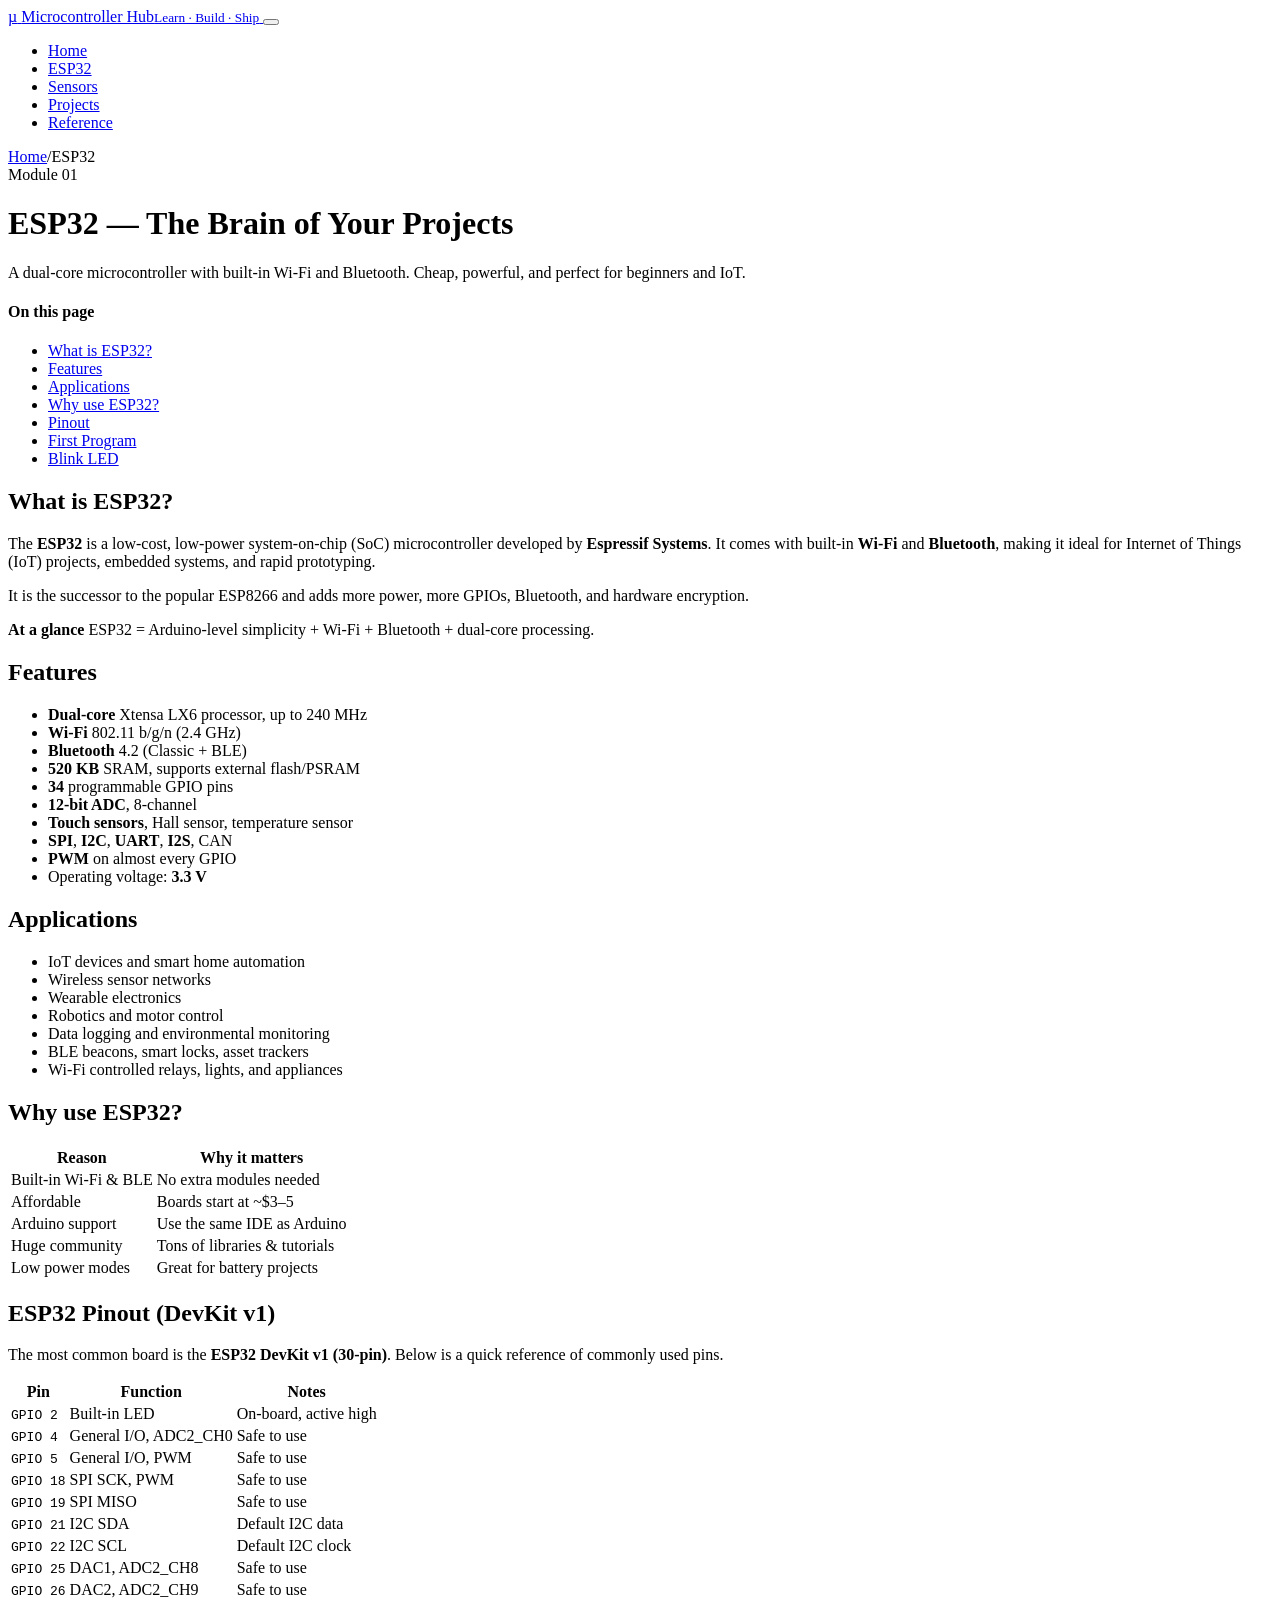
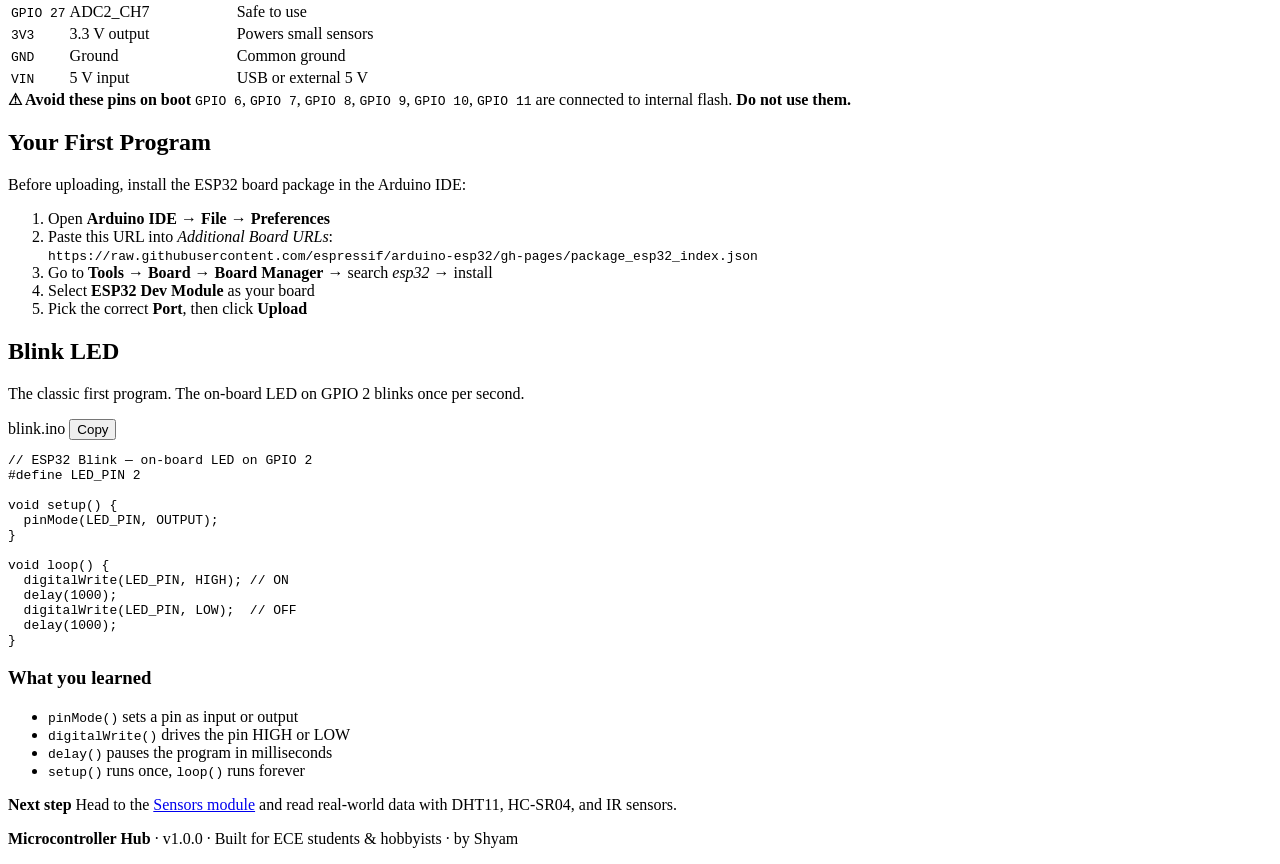
==== esp32.html @ 3a046cbf "Add files via upload" ====
<!DOCTYPE html>
<html lang="en">
<head>
<meta charset="UTF-8" />
<meta name="viewport" content="width=device-width, initial-scale=1.0" />
<title>ESP32 — Microcontroller Hub</title>
<meta name="description" content="Learn ESP32: features, pinout, applications, and your first blink program." />
<link rel="preconnect" href="https://fonts.googleapis.com" />
<link rel="preconnect" href="https://fonts.gstatic.com" crossorigin />
<link href="https://fonts.googleapis.com/css2?family=Inter:wght@400;500;600;700;800&family=JetBrains+Mono:wght@400;500;700&display=swap" rel="stylesheet" />
<link rel="stylesheet" href="assets/css/variables.css" />
<link rel="stylesheet" href="assets/css/base.css" />
<link rel="stylesheet" href="assets/css/header.css" />
<link rel="stylesheet" href="assets/css/content.css" />
<link rel="stylesheet" href="assets/css/responsive.css" />
</head>
<body>

<header class="site-header">
  <div class="container">
    <nav class="nav">
      <a href="index.html" class="brand">
        <span class="brand-logo">µ</span>
        <span class="brand-text">Microcontroller Hub<small>Learn · Build · Ship</small></span>
      </a>
      <button class="nav-toggle" aria-label="Toggle menu"><span></span></button>
      <ul class="nav-links">
        <li><a href="index.html" class="nav-link">Home</a></li>
        <li><a href="esp32.html" class="nav-link active">ESP32</a></li>
        <li><a href="sensors.html" class="nav-link">Sensors</a></li>
        <li><a href="projects.html" class="nav-link">Projects</a></li>
        <li><a href="reference.html" class="nav-link">Reference</a></li>
      </ul>
    </nav>
  </div>
</header>

<header class="page-header">
  <div class="container">
    <div class="breadcrumb">
      <a href="index.html">Home</a><span class="sep">/</span><span>ESP32</span>
    </div>
    <span class="eyebrow">Module 01</span>
    <h1>ESP32 — The Brain of Your Projects</h1>
    <p>A dual-core microcontroller with built-in Wi-Fi and Bluetooth. Cheap, powerful, and perfect for beginners and IoT.</p>
  </div>
</header>

<main class="container">
  <div class="docs">
    <aside class="docs-toc">
      <h4>On this page</h4>
      <ul>
        <li><a href="#what">What is ESP32?</a></li>
        <li><a href="#features">Features</a></li>
        <li><a href="#applications">Applications</a></li>
        <li><a href="#why">Why use ESP32?</a></li>
        <li><a href="#pinout">Pinout</a></li>
        <li><a href="#first">First Program</a></li>
        <li><a href="#blink">Blink LED</a></li>
      </ul>
    </aside>

    <article class="docs-body">

      <section id="what">
        <h2>What is ESP32?</h2>
        <p>The <strong>ESP32</strong> is a low-cost, low-power system-on-chip (SoC) microcontroller developed by <strong>Espressif Systems</strong>. It comes with built-in <strong>Wi-Fi</strong> and <strong>Bluetooth</strong>, making it ideal for Internet of Things (IoT) projects, embedded systems, and rapid prototyping.</p>
        <p>It is the successor to the popular ESP8266 and adds more power, more GPIOs, Bluetooth, and hardware encryption.</p>

        <div class="callout">
          <div>
            <strong>At a glance</strong>
            ESP32 = Arduino-level simplicity + Wi-Fi + Bluetooth + dual-core processing.
          </div>
        </div>
      </section>

      <section id="features">
        <h2>Features</h2>
        <ul>
          <li><strong>Dual-core</strong> Xtensa LX6 processor, up to 240 MHz</li>
          <li><strong>Wi-Fi</strong> 802.11 b/g/n (2.4 GHz)</li>
          <li><strong>Bluetooth</strong> 4.2 (Classic + BLE)</li>
          <li><strong>520 KB</strong> SRAM, supports external flash/PSRAM</li>
          <li><strong>34</strong> programmable GPIO pins</li>
          <li><strong>12-bit ADC</strong>, 8-channel</li>
          <li><strong>Touch sensors</strong>, Hall sensor, temperature sensor</li>
          <li><strong>SPI</strong>, <strong>I2C</strong>, <strong>UART</strong>, <strong>I2S</strong>, CAN</li>
          <li><strong>PWM</strong> on almost every GPIO</li>
          <li>Operating voltage: <strong>3.3 V</strong></li>
        </ul>
      </section>

      <section id="applications">
        <h2>Applications</h2>
        <ul>
          <li>IoT devices and smart home automation</li>
          <li>Wireless sensor networks</li>
          <li>Wearable electronics</li>
          <li>Robotics and motor control</li>
          <li>Data logging and environmental monitoring</li>
          <li>BLE beacons, smart locks, asset trackers</li>
          <li>Wi-Fi controlled relays, lights, and appliances</li>
        </ul>
      </section>

      <section id="why">
        <h2>Why use ESP32?</h2>
        <div class="table-wrap">
          <table>
            <thead>
              <tr><th>Reason</th><th>Why it matters</th></tr>
            </thead>
            <tbody>
              <tr><td>Built-in Wi-Fi &amp; BLE</td><td>No extra modules needed</td></tr>
              <tr><td>Affordable</td><td>Boards start at ~$3–5</td></tr>
              <tr><td>Arduino support</td><td>Use the same IDE as Arduino</td></tr>
              <tr><td>Huge community</td><td>Tons of libraries &amp; tutorials</td></tr>
              <tr><td>Low power modes</td><td>Great for battery projects</td></tr>
            </tbody>
          </table>
        </div>
      </section>

      <section id="pinout">
        <h2>ESP32 Pinout (DevKit v1)</h2>
        <p>The most common board is the <strong>ESP32 DevKit v1 (30-pin)</strong>. Below is a quick reference of commonly used pins.</p>

        <div class="table-wrap">
          <table>
            <thead>
              <tr><th>Pin</th><th>Function</th><th>Notes</th></tr>
            </thead>
            <tbody>
              <tr><td><code>GPIO 2</code></td><td>Built-in LED</td><td>On-board, active high</td></tr>
              <tr><td><code>GPIO 4</code></td><td>General I/O, ADC2_CH0</td><td>Safe to use</td></tr>
              <tr><td><code>GPIO 5</code></td><td>General I/O, PWM</td><td>Safe to use</td></tr>
              <tr><td><code>GPIO 18</code></td><td>SPI SCK, PWM</td><td>Safe to use</td></tr>
              <tr><td><code>GPIO 19</code></td><td>SPI MISO</td><td>Safe to use</td></tr>
              <tr><td><code>GPIO 21</code></td><td>I2C SDA</td><td>Default I2C data</td></tr>
              <tr><td><code>GPIO 22</code></td><td>I2C SCL</td><td>Default I2C clock</td></tr>
              <tr><td><code>GPIO 25</code></td><td>DAC1, ADC2_CH8</td><td>Safe to use</td></tr>
              <tr><td><code>GPIO 26</code></td><td>DAC2, ADC2_CH9</td><td>Safe to use</td></tr>
              <tr><td><code>GPIO 27</code></td><td>ADC2_CH7</td><td>Safe to use</td></tr>
              <tr><td><code>3V3</code></td><td>3.3 V output</td><td>Powers small sensors</td></tr>
              <tr><td><code>GND</code></td><td>Ground</td><td>Common ground</td></tr>
              <tr><td><code>VIN</code></td><td>5 V input</td><td>USB or external 5 V</td></tr>
            </tbody>
          </table>
        </div>

        <div class="callout warn">
          <div>
            <strong>⚠ Avoid these pins on boot</strong>
            <code>GPIO 6</code>, <code>GPIO 7</code>, <code>GPIO 8</code>, <code>GPIO 9</code>, <code>GPIO 10</code>, <code>GPIO 11</code> are connected to internal flash. <strong>Do not use them.</strong>
          </div>
        </div>
      </section>

      <section id="first">
        <h2>Your First Program</h2>
        <p>Before uploading, install the ESP32 board package in the Arduino IDE:</p>
        <ol>
          <li>Open <strong>Arduino IDE</strong> → <strong>File</strong> → <strong>Preferences</strong></li>
          <li>Paste this URL into <em>Additional Board URLs</em>:<br />
            <code>https://raw.githubusercontent.com/espressif/arduino-esp32/gh-pages/package_esp32_index.json</code>
          </li>
          <li>Go to <strong>Tools → Board → Board Manager</strong> → search <em>esp32</em> → install</li>
          <li>Select <strong>ESP32 Dev Module</strong> as your board</li>
          <li>Pick the correct <strong>Port</strong>, then click <strong>Upload</strong></li>
        </ol>
      </section>

      <section id="blink">
        <h2>Blink LED</h2>
        <p>The classic first program. The on-board LED on GPIO 2 blinks once per second.</p>

        <div class="code-block">
          <header>
            <span>blink.ino</span>
            <button class="copy-btn">Copy</button>
          </header>
<pre><code>// ESP32 Blink — on-board LED on GPIO 2
#define LED_PIN 2

void setup() {
  pinMode(LED_PIN, OUTPUT);
}

void loop() {
  digitalWrite(LED_PIN, HIGH); // ON
  delay(1000);
  digitalWrite(LED_PIN, LOW);  // OFF
  delay(1000);
}</code></pre>
        </div>

        <h3>What you learned</h3>
        <ul>
          <li><code>pinMode()</code> sets a pin as input or output</li>
          <li><code>digitalWrite()</code> drives the pin HIGH or LOW</li>
          <li><code>delay()</code> pauses the program in milliseconds</li>
          <li><code>setup()</code> runs once, <code>loop()</code> runs forever</li>
        </ul>

        <div class="callout info">
          <div>
            <strong>Next step</strong>
            Head to the <a href="sensors.html">Sensors module</a> and read real-world data with DHT11, HC-SR04, and IR sensors.
          </div>
        </div>
      </section>

    </article>
  </div>
</main>

<footer class="footer">
  <div class="container">
    <p><strong>Microcontroller Hub</strong> · v1.0.0 · Built for ECE students &amp; hobbyists · <span class="text-green">by Shyam</span></p>
  </div>
</footer>

<script src="assets/js/nav.js"></script>
<script src="assets/js/code.js"></script>
</body>
</html>
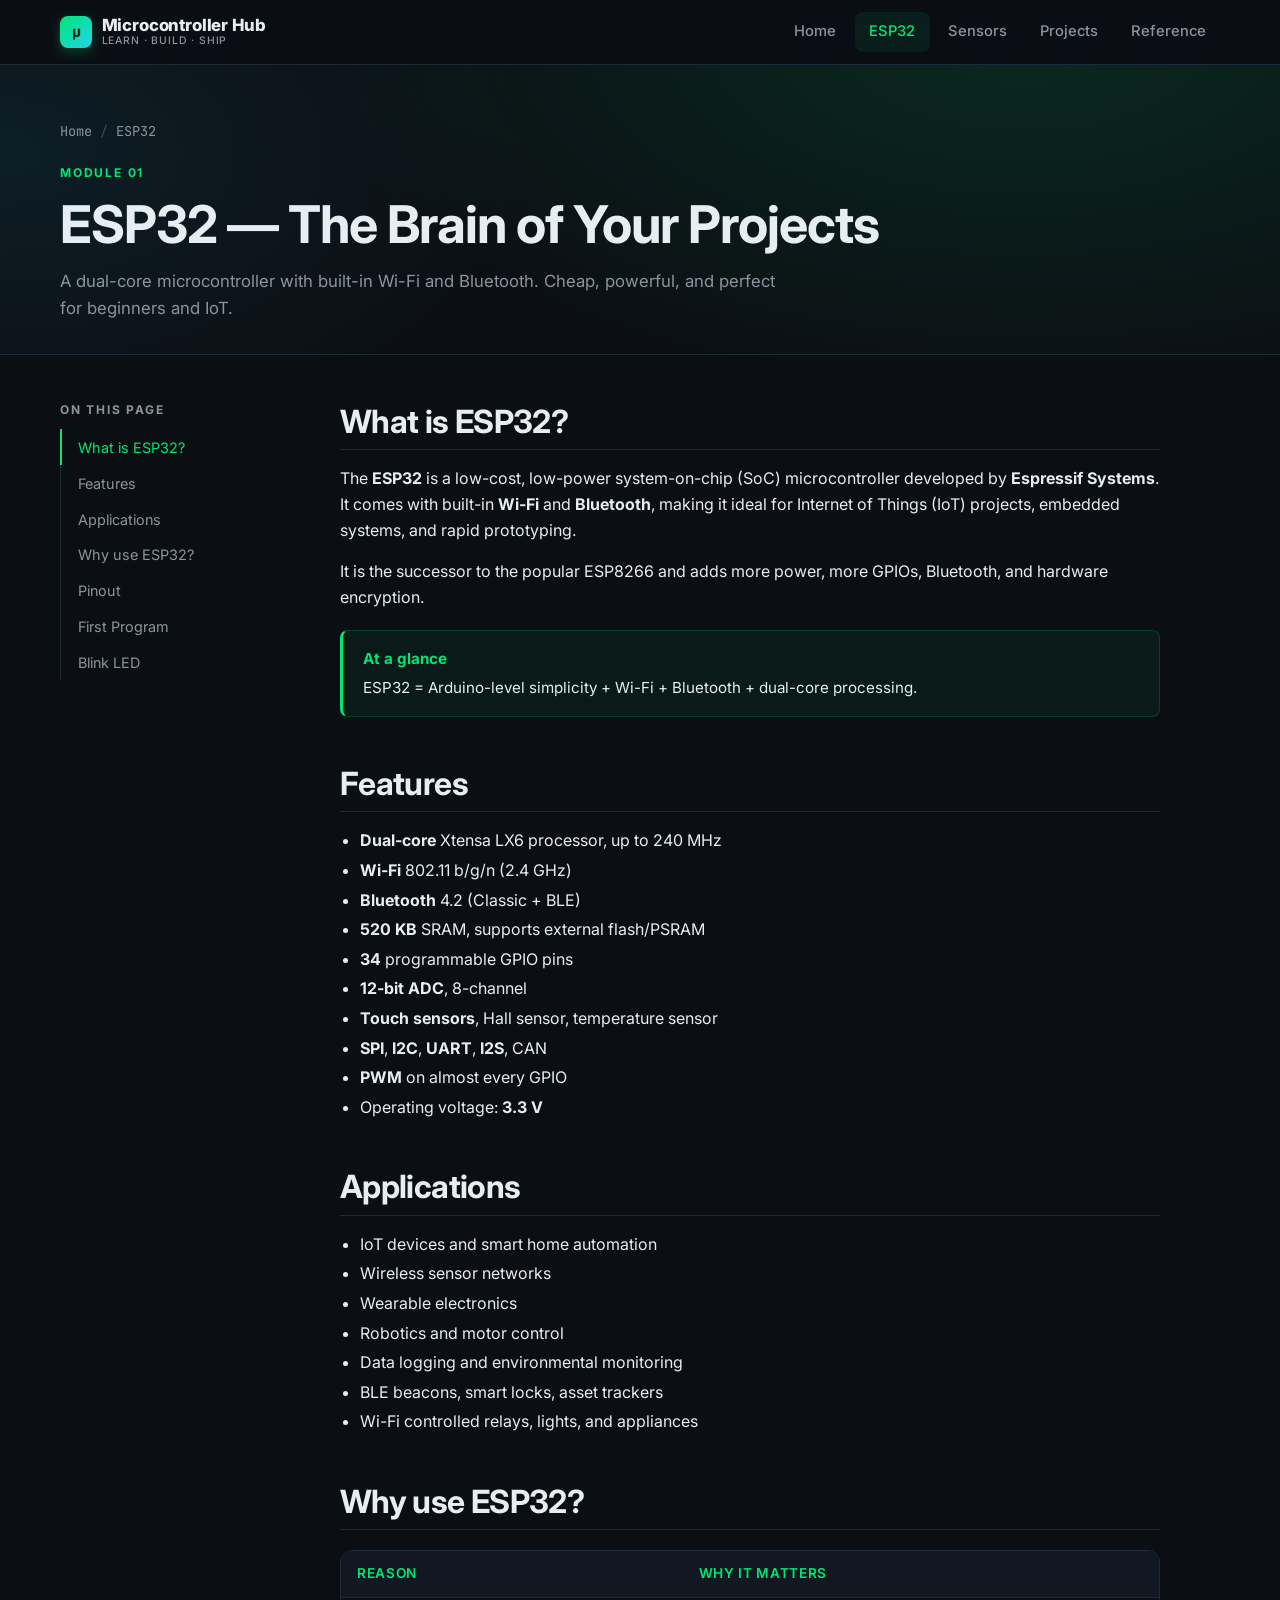
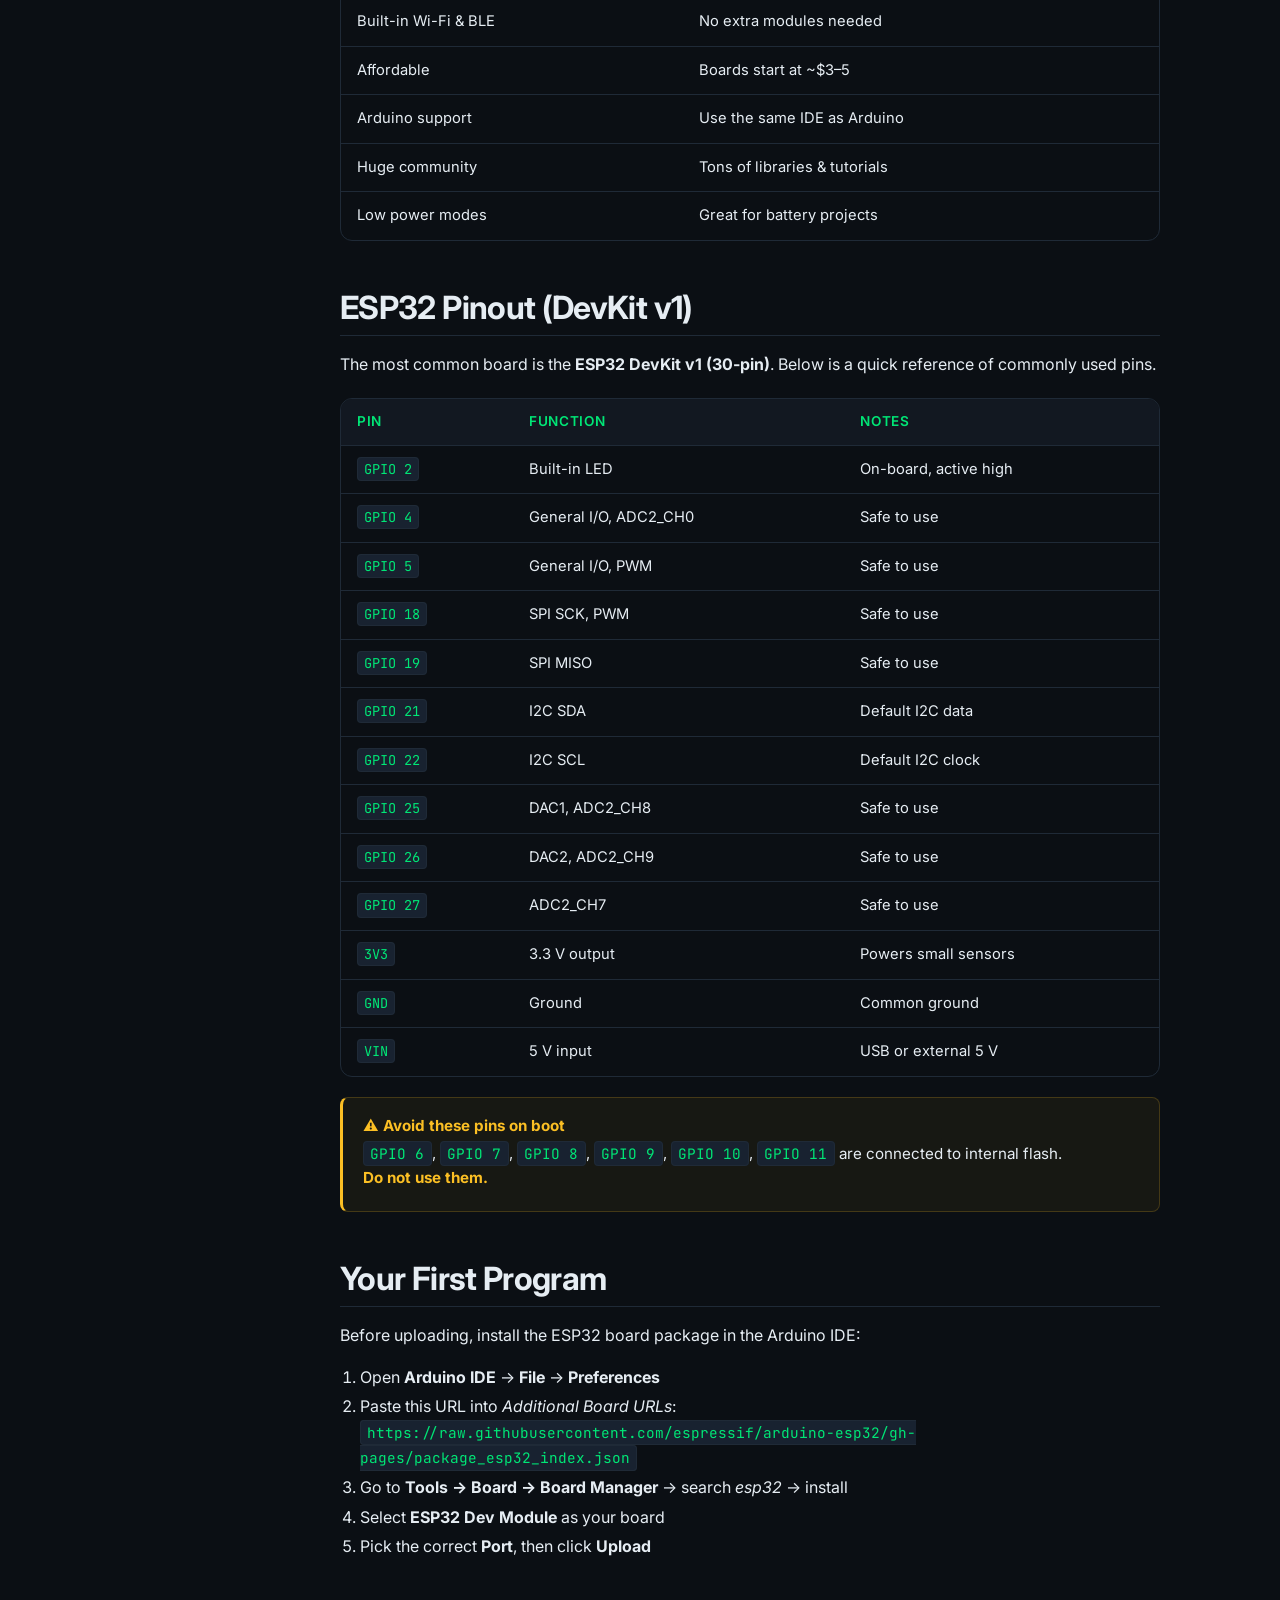
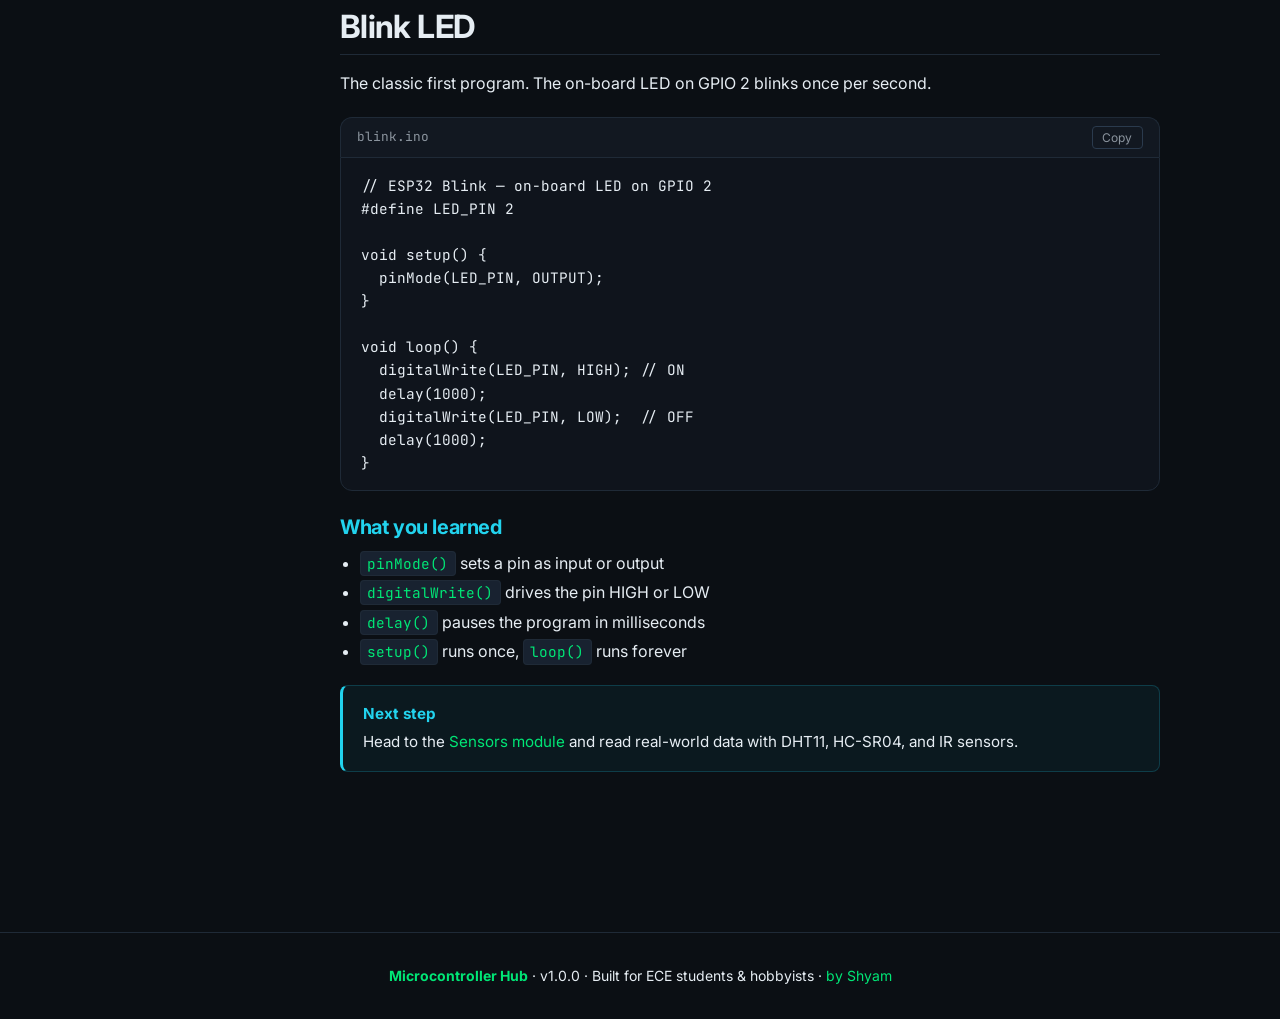
==== commit 8033c5b2: "fix: load Microcontroller learning activity tracker" ====
--- a/esp32.html
+++ b/esp32.html
@@ -15,173 +15,27 @@
 <link rel="stylesheet" href="assets/css/responsive.css" />
 </head>
 <body>
-
 <header class="site-header">
   <div class="container">
     <nav class="nav">
-      <a href="index.html" class="brand">
-        <span class="brand-logo">µ</span>
-        <span class="brand-text">Microcontroller Hub<small>Learn · Build · Ship</small></span>
-      </a>
+      <a href="index.html" class="brand"><span class="brand-logo">µ</span><span class="brand-text">Microcontroller Hub<small>Learn · Build · Ship</small></span></a>
       <button class="nav-toggle" aria-label="Toggle menu"><span></span></button>
-      <ul class="nav-links">
-        <li><a href="index.html" class="nav-link">Home</a></li>
-        <li><a href="esp32.html" class="nav-link active">ESP32</a></li>
-        <li><a href="sensors.html" class="nav-link">Sensors</a></li>
-        <li><a href="projects.html" class="nav-link">Projects</a></li>
-        <li><a href="reference.html" class="nav-link">Reference</a></li>
-      </ul>
+      <ul class="nav-links"><li><a href="index.html" class="nav-link">Home</a></li><li><a href="esp32.html" class="nav-link active">ESP32</a></li><li><a href="sensors.html" class="nav-link">Sensors</a></li><li><a href="projects.html" class="nav-link">Projects</a></li><li><a href="reference.html" class="nav-link">Reference</a></li></ul>
     </nav>
   </div>
 </header>
-
-<header class="page-header">
-  <div class="container">
-    <div class="breadcrumb">
-      <a href="index.html">Home</a><span class="sep">/</span><span>ESP32</span>
-    </div>
-    <span class="eyebrow">Module 01</span>
-    <h1>ESP32 — The Brain of Your Projects</h1>
-    <p>A dual-core microcontroller with built-in Wi-Fi and Bluetooth. Cheap, powerful, and perfect for beginners and IoT.</p>
-  </div>
-</header>
-
+<header class="page-header"><div class="container"><div class="breadcrumb"><a href="index.html">Home</a><span class="sep">/</span><span>ESP32</span></div><span class="eyebrow">Module 01</span><h1>ESP32 — The Brain of Your Projects</h1><p>A dual-core microcontroller with built-in Wi-Fi and Bluetooth. Cheap, powerful, and perfect for beginners and IoT.</p></div></header>
 <main class="container">
   <div class="docs">
-    <aside class="docs-toc">
-      <h4>On this page</h4>
-      <ul>
-        <li><a href="#what">What is ESP32?</a></li>
-        <li><a href="#features">Features</a></li>
-        <li><a href="#applications">Applications</a></li>
-        <li><a href="#why">Why use ESP32?</a></li>
-        <li><a href="#pinout">Pinout</a></li>
-        <li><a href="#first">First Program</a></li>
-        <li><a href="#blink">Blink LED</a></li>
-      </ul>
-    </aside>
-
+    <aside class="docs-toc"><h4>On this page</h4><ul><li><a href="#what">What is ESP32?</a></li><li><a href="#features">Features</a></li><li><a href="#applications">Applications</a></li><li><a href="#why">Why use ESP32?</a></li><li><a href="#pinout">Pinout</a></li><li><a href="#first">First Program</a></li><li><a href="#blink">Blink LED</a></li></ul></aside>
     <article class="docs-body">
-
-      <section id="what">
-        <h2>What is ESP32?</h2>
-        <p>The <strong>ESP32</strong> is a low-cost, low-power system-on-chip (SoC) microcontroller developed by <strong>Espressif Systems</strong>. It comes with built-in <strong>Wi-Fi</strong> and <strong>Bluetooth</strong>, making it ideal for Internet of Things (IoT) projects, embedded systems, and rapid prototyping.</p>
-        <p>It is the successor to the popular ESP8266 and adds more power, more GPIOs, Bluetooth, and hardware encryption.</p>
-
-        <div class="callout">
-          <div>
-            <strong>At a glance</strong>
-            ESP32 = Arduino-level simplicity + Wi-Fi + Bluetooth + dual-core processing.
-          </div>
-        </div>
-      </section>
-
-      <section id="features">
-        <h2>Features</h2>
-        <ul>
-          <li><strong>Dual-core</strong> Xtensa LX6 processor, up to 240 MHz</li>
-          <li><strong>Wi-Fi</strong> 802.11 b/g/n (2.4 GHz)</li>
-          <li><strong>Bluetooth</strong> 4.2 (Classic + BLE)</li>
-          <li><strong>520 KB</strong> SRAM, supports external flash/PSRAM</li>
-          <li><strong>34</strong> programmable GPIO pins</li>
-          <li><strong>12-bit ADC</strong>, 8-channel</li>
-          <li><strong>Touch sensors</strong>, Hall sensor, temperature sensor</li>
-          <li><strong>SPI</strong>, <strong>I2C</strong>, <strong>UART</strong>, <strong>I2S</strong>, CAN</li>
-          <li><strong>PWM</strong> on almost every GPIO</li>
-          <li>Operating voltage: <strong>3.3 V</strong></li>
-        </ul>
-      </section>
-
-      <section id="applications">
-        <h2>Applications</h2>
-        <ul>
-          <li>IoT devices and smart home automation</li>
-          <li>Wireless sensor networks</li>
-          <li>Wearable electronics</li>
-          <li>Robotics and motor control</li>
-          <li>Data logging and environmental monitoring</li>
-          <li>BLE beacons, smart locks, asset trackers</li>
-          <li>Wi-Fi controlled relays, lights, and appliances</li>
-        </ul>
-      </section>
-
-      <section id="why">
-        <h2>Why use ESP32?</h2>
-        <div class="table-wrap">
-          <table>
-            <thead>
-              <tr><th>Reason</th><th>Why it matters</th></tr>
-            </thead>
-            <tbody>
-              <tr><td>Built-in Wi-Fi &amp; BLE</td><td>No extra modules needed</td></tr>
-              <tr><td>Affordable</td><td>Boards start at ~$3–5</td></tr>
-              <tr><td>Arduino support</td><td>Use the same IDE as Arduino</td></tr>
-              <tr><td>Huge community</td><td>Tons of libraries &amp; tutorials</td></tr>
-              <tr><td>Low power modes</td><td>Great for battery projects</td></tr>
-            </tbody>
-          </table>
-        </div>
-      </section>
-
-      <section id="pinout">
-        <h2>ESP32 Pinout (DevKit v1)</h2>
-        <p>The most common board is the <strong>ESP32 DevKit v1 (30-pin)</strong>. Below is a quick reference of commonly used pins.</p>
-
-        <div class="table-wrap">
-          <table>
-            <thead>
-              <tr><th>Pin</th><th>Function</th><th>Notes</th></tr>
-            </thead>
-            <tbody>
-              <tr><td><code>GPIO 2</code></td><td>Built-in LED</td><td>On-board, active high</td></tr>
-              <tr><td><code>GPIO 4</code></td><td>General I/O, ADC2_CH0</td><td>Safe to use</td></tr>
-              <tr><td><code>GPIO 5</code></td><td>General I/O, PWM</td><td>Safe to use</td></tr>
-              <tr><td><code>GPIO 18</code></td><td>SPI SCK, PWM</td><td>Safe to use</td></tr>
-              <tr><td><code>GPIO 19</code></td><td>SPI MISO</td><td>Safe to use</td></tr>
-              <tr><td><code>GPIO 21</code></td><td>I2C SDA</td><td>Default I2C data</td></tr>
-              <tr><td><code>GPIO 22</code></td><td>I2C SCL</td><td>Default I2C clock</td></tr>
-              <tr><td><code>GPIO 25</code></td><td>DAC1, ADC2_CH8</td><td>Safe to use</td></tr>
-              <tr><td><code>GPIO 26</code></td><td>DAC2, ADC2_CH9</td><td>Safe to use</td></tr>
-              <tr><td><code>GPIO 27</code></td><td>ADC2_CH7</td><td>Safe to use</td></tr>
-              <tr><td><code>3V3</code></td><td>3.3 V output</td><td>Powers small sensors</td></tr>
-              <tr><td><code>GND</code></td><td>Ground</td><td>Common ground</td></tr>
-              <tr><td><code>VIN</code></td><td>5 V input</td><td>USB or external 5 V</td></tr>
-            </tbody>
-          </table>
-        </div>
-
-        <div class="callout warn">
-          <div>
-            <strong>⚠ Avoid these pins on boot</strong>
-            <code>GPIO 6</code>, <code>GPIO 7</code>, <code>GPIO 8</code>, <code>GPIO 9</code>, <code>GPIO 10</code>, <code>GPIO 11</code> are connected to internal flash. <strong>Do not use them.</strong>
-          </div>
-        </div>
-      </section>
-
-      <section id="first">
-        <h2>Your First Program</h2>
-        <p>Before uploading, install the ESP32 board package in the Arduino IDE:</p>
-        <ol>
-          <li>Open <strong>Arduino IDE</strong> → <strong>File</strong> → <strong>Preferences</strong></li>
-          <li>Paste this URL into <em>Additional Board URLs</em>:<br />
-            <code>https://raw.githubusercontent.com/espressif/arduino-esp32/gh-pages/package_esp32_index.json</code>
-          </li>
-          <li>Go to <strong>Tools → Board → Board Manager</strong> → search <em>esp32</em> → install</li>
-          <li>Select <strong>ESP32 Dev Module</strong> as your board</li>
-          <li>Pick the correct <strong>Port</strong>, then click <strong>Upload</strong></li>
-        </ol>
-      </section>
-
-      <section id="blink">
-        <h2>Blink LED</h2>
-        <p>The classic first program. The on-board LED on GPIO 2 blinks once per second.</p>
-
-        <div class="code-block">
-          <header>
-            <span>blink.ino</span>
-            <button class="copy-btn">Copy</button>
-          </header>
-<pre><code>// ESP32 Blink — on-board LED on GPIO 2
+      <section id="what"><h2>What is ESP32?</h2><p>The <strong>ESP32</strong> is a low-cost, low-power system-on-chip (SoC) microcontroller developed by <strong>Espressif Systems</strong>. It comes with built-in <strong>Wi-Fi</strong> and <strong>Bluetooth</strong>, making it ideal for Internet of Things (IoT) projects, embedded systems, and rapid prototyping.</p><p>It is the successor to the popular ESP8266 and adds more power, more GPIOs, Bluetooth, and hardware encryption.</p><div class="callout"><div><strong>At a glance</strong>ESP32 = Arduino-level simplicity + Wi-Fi + Bluetooth + dual-core processing.</div></div></section>
+      <section id="features"><h2>Features</h2><ul><li><strong>Dual-core</strong> Xtensa LX6 processor, up to 240 MHz</li><li><strong>Wi-Fi</strong> 802.11 b/g/n (2.4 GHz)</li><li><strong>Bluetooth</strong> 4.2 (Classic + BLE)</li><li><strong>520 KB</strong> SRAM, supports external flash/PSRAM</li><li><strong>34</strong> programmable GPIO pins</li><li><strong>12-bit ADC</strong>, 8-channel</li><li><strong>Touch sensors</strong>, Hall sensor, temperature sensor</li><li><strong>SPI</strong>, <strong>I2C</strong>, <strong>UART</strong>, <strong>I2S</strong>, CAN</li><li><strong>PWM</strong> on almost every GPIO</li><li>Operating voltage: <strong>3.3 V</strong></li></ul></section>
+      <section id="applications"><h2>Applications</h2><ul><li>IoT devices and smart home automation</li><li>Wireless sensor networks</li><li>Wearable electronics</li><li>Robotics and motor control</li><li>Data logging and environmental monitoring</li><li>BLE beacons, smart locks, asset trackers</li><li>Wi-Fi controlled relays, lights, and appliances</li></ul></section>
+      <section id="why"><h2>Why use ESP32?</h2><div class="table-wrap"><table><thead><tr><th>Reason</th><th>Why it matters</th></tr></thead><tbody><tr><td>Built-in Wi-Fi &amp; BLE</td><td>No extra modules needed</td></tr><tr><td>Affordable</td><td>Boards start at ~$3–5</td></tr><tr><td>Arduino support</td><td>Use the same IDE as Arduino</td></tr><tr><td>Huge community</td><td>Tons of libraries &amp; tutorials</td></tr><tr><td>Low power modes</td><td>Great for battery projects</td></tr></tbody></table></div></section>
+      <section id="pinout"><h2>ESP32 Pinout (DevKit v1)</h2><p>The most common board is the <strong>ESP32 DevKit v1 (30-pin)</strong>. Below is a quick reference of commonly used pins.</p><div class="table-wrap"><table><thead><tr><th>Pin</th><th>Function</th><th>Notes</th></tr></thead><tbody><tr><td><code>GPIO 2</code></td><td>Built-in LED</td><td>On-board, active high</td></tr><tr><td><code>GPIO 4</code></td><td>General I/O, ADC2_CH0</td><td>Safe to use</td></tr><tr><td><code>GPIO 5</code></td><td>General I/O, PWM</td><td>Safe to use</td></tr><tr><td><code>GPIO 18</code></td><td>SPI SCK, PWM</td><td>Safe to use</td></tr><tr><td><code>GPIO 19</code></td><td>SPI MISO</td><td>Safe to use</td></tr><tr><td><code>GPIO 21</code></td><td>I2C SDA</td><td>Default I2C data</td></tr><tr><td><code>GPIO 22</code></td><td>I2C SCL</td><td>Default I2C clock</td></tr><tr><td><code>GPIO 25</code></td><td>DAC1, ADC2_CH8</td><td>Safe to use</td></tr><tr><td><code>GPIO 26</code></td><td>DAC2, ADC2_CH9</td><td>Safe to use</td></tr><tr><td><code>GPIO 27</code></td><td>ADC2_CH7</td><td>Safe to use</td></tr><tr><td><code>3V3</code></td><td>3.3 V output</td><td>Powers small sensors</td></tr><tr><td><code>GND</code></td><td>Ground</td><td>Common ground</td></tr><tr><td><code>VIN</code></td><td>5 V input</td><td>USB or external 5 V</td></tr></tbody></table></div><div class="callout warn"><div><strong>⚠ Avoid these pins on boot</strong><code>GPIO 6</code>, <code>GPIO 7</code>, <code>GPIO 8</code>, <code>GPIO 9</code>, <code>GPIO 10</code>, <code>GPIO 11</code> are connected to internal flash. <strong>Do not use them.</strong></div></div></section>
+      <section id="first"><h2>Your First Program</h2><p>Before uploading, install the ESP32 board package in the Arduino IDE:</p><ol><li>Open <strong>Arduino IDE</strong> → <strong>File</strong> → <strong>Preferences</strong></li><li>Paste this URL into <em>Additional Board URLs</em>:<br /><code>https://raw.githubusercontent.com/espressif/arduino-esp32/gh-pages/package_esp32_index.json</code></li><li>Go to <strong>Tools → Board → Board Manager</strong> → search <em>esp32</em> → install</li><li>Select <strong>ESP32 Dev Module</strong> as your board</li><li>Pick the correct <strong>Port</strong>, then click <strong>Upload</strong></li></ol></section>
+      <section id="blink"><h2>Blink LED</h2><p>The classic first program. The on-board LED on GPIO 2 blinks once per second.</p><div class="code-block"><header><span>blink.ino</span><button class="copy-btn">Copy</button></header><pre><code>// ESP32 Blink — on-board LED on GPIO 2
 #define LED_PIN 2
 
 void setup() {
@@ -193,36 +47,13 @@
   delay(1000);
   digitalWrite(LED_PIN, LOW);  // OFF
   delay(1000);
-}</code></pre>
-        </div>
-
-        <h3>What you learned</h3>
-        <ul>
-          <li><code>pinMode()</code> sets a pin as input or output</li>
-          <li><code>digitalWrite()</code> drives the pin HIGH or LOW</li>
-          <li><code>delay()</code> pauses the program in milliseconds</li>
-          <li><code>setup()</code> runs once, <code>loop()</code> runs forever</li>
-        </ul>
-
-        <div class="callout info">
-          <div>
-            <strong>Next step</strong>
-            Head to the <a href="sensors.html">Sensors module</a> and read real-world data with DHT11, HC-SR04, and IR sensors.
-          </div>
-        </div>
-      </section>
-
+}</code></pre></div><h3>What you learned</h3><ul><li><code>pinMode()</code> sets a pin as input or output</li><li><code>digitalWrite()</code> drives the pin HIGH or LOW</li><li><code>delay()</code> pauses the program in milliseconds</li><li><code>setup()</code> runs once, <code>loop()</code> runs forever</li></ul><div class="callout info"><div><strong>Next step</strong>Head to the <a href="sensors.html">Sensors module</a> and read real-world data with DHT11, HC-SR04, and IR sensors.</div></div></section>
     </article>
   </div>
 </main>
-
-<footer class="footer">
-  <div class="container">
-    <p><strong>Microcontroller Hub</strong> · v1.0.0 · Built for ECE students &amp; hobbyists · <span class="text-green">by Shyam</span></p>
-  </div>
-</footer>
-
+<footer class="footer"><div class="container"><p><strong>Microcontroller Hub</strong> · v1.0.0 · Built for ECE students &amp; hobbyists · <span class="text-green">by Shyam</span></p></div></footer>
 <script src="assets/js/nav.js"></script>
 <script src="assets/js/code.js"></script>
+<script src="assets/js/learning-activity.js"></script>
 </body>
 </html>
--- a/assets/css/variables.css
+++ b/assets/css/variables.css
@@ -0,0 +1,52 @@
+/* ============================================
+   Microcontroller Hub — Theme Variables
+   v1.0.0
+   ============================================ */
+:root {
+  /* Backgrounds */
+  --bg: #0b0f14;
+  --bg-2: #0f141c;
+  --surface: #121821;
+  --surface-2: #182230;
+  --border: #1f2a37;
+  --border-strong: #2a3a4d;
+
+  /* Text */
+  --text: #e6edf3;
+  --muted: #8b949e;
+  --dim: #6b7480;
+
+  /* Brand accents */
+  --esp32: #00e676;
+  --esp32-dim: #00c853;
+  --cyan: #22d3ee;
+  --cyan-dim: #06b6d4;
+  --amber: #fbbf24;
+  --rose: #f43f5e;
+
+  /* Gradients */
+  --grad-hero: radial-gradient(
+      1200px 600px at 80% -10%,
+      rgba(0, 230, 118, 0.12),
+      transparent 60%
+    ),
+    radial-gradient(900px 500px at 0% 30%, rgba(34, 211, 238, 0.08), transparent 60%);
+
+  /* Typography */
+  --font-sans: "Inter", -apple-system, BlinkMacSystemFont, "Segoe UI", Roboto, sans-serif;
+  --font-mono: "JetBrains Mono", "Fira Code", Consolas, "Courier New", monospace;
+
+  /* Layout */
+  --container: 1200px;
+  --radius: 12px;
+  --radius-sm: 8px;
+  --radius-lg: 18px;
+
+  /* Shadows */
+  --shadow-1: 0 1px 2px rgba(0, 0, 0, 0.4);
+  --shadow-2: 0 8px 24px rgba(0, 0, 0, 0.35);
+
+  /* Transitions */
+  --t-fast: 0.15s ease;
+  --t: 0.25s ease;
+}
--- a/assets/css/base.css
+++ b/assets/css/base.css
@@ -0,0 +1,222 @@
+/* ============================================
+   Microcontroller Hub — Base
+   v1.0.0
+   ============================================ */
+* {
+  box-sizing: border-box;
+  margin: 0;
+  padding: 0;
+}
+
+html {
+  scroll-behavior: smooth;
+  -webkit-text-size-adjust: 100%;
+}
+
+body {
+  font-family: var(--font-sans);
+  background: var(--bg);
+  color: var(--text);
+  line-height: 1.6;
+  min-height: 100vh;
+  -webkit-font-smoothing: antialiased;
+  -moz-osx-font-smoothing: grayscale;
+  overflow-x: hidden;
+}
+
+a {
+  color: var(--esp32);
+  text-decoration: none;
+  transition: color var(--t-fast);
+}
+a:hover {
+  color: var(--cyan);
+}
+
+img,
+svg {
+  max-width: 100%;
+  display: block;
+}
+
+h1,
+h2,
+h3,
+h4 {
+  font-weight: 700;
+  line-height: 1.2;
+  letter-spacing: -0.02em;
+}
+
+h1 {
+  font-size: clamp(2rem, 5vw, 3.25rem);
+}
+h2 {
+  font-size: clamp(1.5rem, 3vw, 2rem);
+}
+h3 {
+  font-size: 1.25rem;
+}
+
+p {
+  color: var(--text);
+}
+
+code,
+pre {
+  font-family: var(--font-mono);
+  font-size: 0.9rem;
+}
+
+code {
+  background: var(--surface-2);
+  color: var(--esp32);
+  padding: 0.15em 0.45em;
+  border-radius: 4px;
+  border: 1px solid var(--border);
+}
+
+pre {
+  background: var(--bg-2);
+  border: 1px solid var(--border);
+  border-radius: var(--radius);
+  padding: 1rem 1.25rem;
+  overflow-x: auto;
+  position: relative;
+}
+pre code {
+  background: none;
+  border: none;
+  color: var(--text);
+  padding: 0;
+  display: block;
+  line-height: 1.6;
+}
+
+ul,
+ol {
+  padding-left: 1.25rem;
+}
+li {
+  margin: 0.25rem 0;
+  color: var(--text);
+}
+
+::selection {
+  background: rgba(0, 230, 118, 0.3);
+  color: var(--text);
+}
+
+::-webkit-scrollbar {
+  width: 10px;
+  height: 10px;
+}
+::-webkit-scrollbar-track {
+  background: var(--bg);
+}
+::-webkit-scrollbar-thumb {
+  background: var(--border-strong);
+  border-radius: 5px;
+}
+::-webkit-scrollbar-thumb:hover {
+  background: var(--esp32-dim);
+}
+
+/* Layout */
+.container {
+  width: 100%;
+  max-width: var(--container);
+  margin: 0 auto;
+  padding: 0 1.25rem;
+}
+
+.section {
+  padding: 4rem 0;
+}
+
+.eyebrow {
+  display: inline-block;
+  font-size: 0.75rem;
+  font-weight: 700;
+  letter-spacing: 0.15em;
+  text-transform: uppercase;
+  color: var(--esp32);
+  margin-bottom: 0.75rem;
+}
+
+/* Buttons */
+.btn {
+  display: inline-flex;
+  align-items: center;
+  gap: 0.5rem;
+  padding: 0.75rem 1.25rem;
+  border-radius: var(--radius-sm);
+  font-weight: 600;
+  font-size: 0.95rem;
+  cursor: pointer;
+  border: 1px solid transparent;
+  transition: all var(--t);
+  text-decoration: none;
+  white-space: nowrap;
+}
+.btn-primary {
+  background: var(--esp32);
+  color: #06210f;
+}
+.btn-primary:hover {
+  background: var(--esp32-dim);
+  color: #06210f;
+  transform: translateY(-1px);
+  box-shadow: 0 6px 20px rgba(0, 230, 118, 0.25);
+}
+.btn-secondary {
+  background: transparent;
+  color: var(--text);
+  border-color: var(--border-strong);
+}
+.btn-secondary:hover {
+  border-color: var(--cyan);
+  color: var(--cyan);
+}
+.btn-ghost {
+  background: transparent;
+  color: var(--muted);
+  border-color: transparent;
+}
+.btn-ghost:hover {
+  color: var(--text);
+}
+
+/* Utility */
+.grid {
+  display: grid;
+  gap: 1.5rem;
+}
+.flex {
+  display: flex;
+  gap: 1rem;
+  align-items: center;
+  flex-wrap: wrap;
+}
+.text-muted {
+  color: var(--muted);
+}
+.text-cyan {
+  color: var(--cyan);
+}
+.text-green {
+  color: var(--esp32);
+}
+
+/* Footer */
+.footer {
+  border-top: 1px solid var(--border);
+  margin-top: 4rem;
+  padding: 2rem 0;
+  text-align: center;
+  color: var(--muted);
+  font-size: 0.875rem;
+}
+.footer strong {
+  color: var(--esp32);
+}
--- a/assets/css/header.css
+++ b/assets/css/header.css
@@ -0,0 +1,160 @@
+/* ============================================
+   Microcontroller Hub — Header / Navigation
+   v1.0.0
+   ============================================ */
+.site-header {
+  position: sticky;
+  top: 0;
+  z-index: 100;
+  background: rgba(11, 15, 20, 0.85);
+  backdrop-filter: blur(12px);
+  -webkit-backdrop-filter: blur(12px);
+  border-bottom: 1px solid var(--border);
+}
+
+.nav {
+  display: flex;
+  align-items: center;
+  justify-content: space-between;
+  height: 64px;
+}
+
+.brand {
+  display: flex;
+  align-items: center;
+  gap: 0.6rem;
+  font-weight: 800;
+  font-size: 1.05rem;
+  color: var(--text);
+  letter-spacing: -0.01em;
+}
+.brand:hover {
+  color: var(--text);
+}
+.brand-logo {
+  width: 32px;
+  height: 32px;
+  border-radius: 8px;
+  background: linear-gradient(135deg, var(--esp32), var(--cyan));
+  display: grid;
+  place-items: center;
+  color: #06210f;
+  font-family: var(--font-mono);
+  font-weight: 800;
+  font-size: 0.95rem;
+  box-shadow: 0 4px 12px rgba(0, 230, 118, 0.25);
+}
+.brand-text {
+  display: flex;
+  flex-direction: column;
+  line-height: 1;
+}
+.brand-text small {
+  font-size: 0.65rem;
+  font-weight: 500;
+  color: var(--muted);
+  letter-spacing: 0.08em;
+  text-transform: uppercase;
+  margin-top: 2px;
+}
+
+.nav-links {
+  display: flex;
+  gap: 0.25rem;
+  list-style: none;
+  padding: 0;
+}
+.nav-link {
+  display: block;
+  padding: 0.5rem 0.9rem;
+  border-radius: var(--radius-sm);
+  color: var(--muted);
+  font-weight: 500;
+  font-size: 0.92rem;
+  transition: all var(--t-fast);
+}
+.nav-link:hover {
+  color: var(--text);
+  background: var(--surface);
+}
+.nav-link.active {
+  color: var(--esp32);
+  background: rgba(0, 230, 118, 0.08);
+}
+
+.nav-toggle {
+  display: none;
+  background: none;
+  border: 1px solid var(--border-strong);
+  color: var(--text);
+  width: 40px;
+  height: 40px;
+  border-radius: var(--radius-sm);
+  cursor: pointer;
+  align-items: center;
+  justify-content: center;
+}
+.nav-toggle span {
+  display: block;
+  width: 18px;
+  height: 2px;
+  background: var(--text);
+  position: relative;
+  transition: all var(--t-fast);
+}
+.nav-toggle span::before,
+.nav-toggle span::after {
+  content: "";
+  position: absolute;
+  left: 0;
+  width: 100%;
+  height: 2px;
+  background: var(--text);
+  transition: all var(--t-fast);
+}
+.nav-toggle span::before {
+  top: -6px;
+}
+.nav-toggle span::after {
+  top: 6px;
+}
+.nav-toggle.open span {
+  background: transparent;
+}
+.nav-toggle.open span::before {
+  top: 0;
+  transform: rotate(45deg);
+}
+.nav-toggle.open span::after {
+  top: 0;
+  transform: rotate(-45deg);
+}
+
+@media (max-width: 768px) {
+  .nav-toggle {
+    display: flex;
+  }
+  .nav-links {
+    position: absolute;
+    top: 64px;
+    left: 0;
+    right: 0;
+    background: var(--bg-2);
+    border-bottom: 1px solid var(--border);
+    flex-direction: column;
+    padding: 0.5rem;
+    gap: 0.25rem;
+    transform: translateY(-10px);
+    opacity: 0;
+    pointer-events: none;
+    transition: all var(--t);
+  }
+  .nav-links.open {
+    transform: translateY(0);
+    opacity: 1;
+    pointer-events: auto;
+  }
+  .nav-link {
+    padding: 0.75rem 1rem;
+  }
+}
--- a/assets/css/content.css
+++ b/assets/css/content.css
@@ -0,0 +1,248 @@
+/* ============================================
+   Microcontroller Hub — Content (Docs layout)
+   v1.0.0
+   ============================================ */
+.page-header {
+  padding: 3.5rem 0 2rem;
+  border-bottom: 1px solid var(--border);
+  background: var(--grad-hero);
+}
+.page-header h1 {
+  margin-bottom: 0.75rem;
+}
+.page-header p {
+  color: var(--muted);
+  max-width: 720px;
+  font-size: 1.05rem;
+}
+.breadcrumb {
+  display: flex;
+  gap: 0.5rem;
+  align-items: center;
+  color: var(--muted);
+  font-size: 0.85rem;
+  margin-bottom: 1rem;
+  font-family: var(--font-mono);
+}
+.breadcrumb a {
+  color: var(--muted);
+}
+.breadcrumb a:hover {
+  color: var(--esp32);
+}
+.breadcrumb .sep {
+  opacity: 0.4;
+}
+
+.docs {
+  display: grid;
+  grid-template-columns: 240px 1fr;
+  gap: 2.5rem;
+  padding: 3rem 0;
+}
+
+.docs-toc {
+  position: sticky;
+  top: 88px;
+  align-self: start;
+  max-height: calc(100vh - 100px);
+  overflow-y: auto;
+  padding-right: 0.5rem;
+}
+.docs-toc h4 {
+  font-size: 0.75rem;
+  letter-spacing: 0.15em;
+  text-transform: uppercase;
+  color: var(--muted);
+  margin-bottom: 0.75rem;
+  font-weight: 700;
+}
+.docs-toc ul {
+  list-style: none;
+  padding: 0;
+  border-left: 1px solid var(--border);
+}
+.docs-toc li {
+  margin: 0;
+}
+.docs-toc a {
+  display: block;
+  padding: 0.4rem 0 0.4rem 1rem;
+  margin-left: -1px;
+  border-left: 2px solid transparent;
+  color: var(--muted);
+  font-size: 0.9rem;
+  transition: all var(--t-fast);
+}
+.docs-toc a:hover,
+.docs-toc a.active {
+  color: var(--esp32);
+  border-left-color: var(--esp32);
+}
+
+.docs-body {
+  max-width: 820px;
+}
+.docs-body section {
+  margin-bottom: 3rem;
+  scroll-margin-top: 80px;
+}
+.docs-body h2 {
+  margin-bottom: 1rem;
+  padding-bottom: 0.5rem;
+  border-bottom: 1px solid var(--border);
+}
+.docs-body h3 {
+  margin: 1.5rem 0 0.75rem;
+  color: var(--cyan);
+}
+.docs-body p {
+  margin-bottom: 1rem;
+  color: var(--text);
+}
+.docs-body ul,
+.docs-body ol {
+  margin-bottom: 1rem;
+}
+
+/* Tables */
+.table-wrap {
+  overflow-x: auto;
+  border: 1px solid var(--border);
+  border-radius: var(--radius);
+  margin: 1.25rem 0;
+}
+table {
+  width: 100%;
+  border-collapse: collapse;
+  font-size: 0.92rem;
+}
+th,
+td {
+  padding: 0.75rem 1rem;
+  text-align: left;
+  border-bottom: 1px solid var(--border);
+}
+th {
+  background: var(--surface);
+  color: var(--esp32);
+  font-weight: 600;
+  font-size: 0.85rem;
+  text-transform: uppercase;
+  letter-spacing: 0.05em;
+}
+tbody tr:last-child td {
+  border-bottom: none;
+}
+tbody tr:hover {
+  background: var(--surface);
+}
+tbody td code {
+  font-size: 0.85rem;
+}
+
+/* Code blocks */
+.code-block {
+  position: relative;
+  margin: 1.25rem 0;
+}
+.code-block header {
+  display: flex;
+  justify-content: space-between;
+  align-items: center;
+  background: var(--surface);
+  border: 1px solid var(--border);
+  border-bottom: none;
+  border-radius: var(--radius) var(--radius) 0 0;
+  padding: 0.5rem 1rem;
+  font-family: var(--font-mono);
+  font-size: 0.8rem;
+  color: var(--muted);
+}
+.code-block .copy-btn {
+  background: none;
+  border: 1px solid var(--border-strong);
+  color: var(--muted);
+  padding: 0.2rem 0.6rem;
+  border-radius: 4px;
+  font-size: 0.75rem;
+  cursor: pointer;
+  font-family: var(--font-sans);
+  transition: all var(--t-fast);
+}
+.code-block .copy-btn:hover {
+  color: var(--esp32);
+  border-color: var(--esp32);
+}
+.code-block .copy-btn.copied {
+  color: var(--esp32);
+  border-color: var(--esp32);
+}
+.code-block pre {
+  margin: 0;
+  border-radius: 0 0 var(--radius) var(--radius);
+}
+
+/* Info callout */
+.callout {
+  display: flex;
+  gap: 0.75rem;
+  padding: 1rem 1.25rem;
+  background: rgba(0, 230, 118, 0.05);
+  border: 1px solid rgba(0, 230, 118, 0.2);
+  border-left: 3px solid var(--esp32);
+  border-radius: var(--radius-sm);
+  margin: 1.25rem 0;
+  font-size: 0.95rem;
+}
+.callout.info {
+  background: rgba(34, 211, 238, 0.05);
+  border-color: rgba(34, 211, 238, 0.2);
+  border-left-color: var(--cyan);
+}
+.callout.warn {
+  background: rgba(251, 191, 36, 0.05);
+  border-color: rgba(251, 191, 36, 0.2);
+  border-left-color: var(--amber);
+}
+.callout strong {
+  color: var(--esp32);
+  display: block;
+  margin-bottom: 0.25rem;
+}
+.callout.info strong {
+  color: var(--cyan);
+}
+.callout.warn strong {
+  color: var(--amber);
+}
+
+@media (max-width: 860px) {
+  .docs {
+    grid-template-columns: 1fr;
+    gap: 1.5rem;
+  }
+  .docs-toc {
+    position: static;
+    max-height: none;
+    border: 1px solid var(--border);
+    border-radius: var(--radius);
+    padding: 1rem;
+    background: var(--surface);
+  }
+  .docs-toc ul {
+    columns: 2;
+    border-left: none;
+  }
+  .docs-toc a {
+    border-left: none;
+    border-bottom: 1px solid var(--border);
+    border-radius: 0;
+    margin: 0;
+  }
+}
+@media (max-width: 480px) {
+  .docs-toc ul {
+    columns: 1;
+  }
+}
--- a/assets/css/responsive.css
+++ b/assets/css/responsive.css
@@ -0,0 +1,59 @@
+/* ============================================
+   Microcontroller Hub — Responsive (final pass)
+   v1.0.0
+   ============================================ */
+@media (max-width: 1024px) {
+  .container {
+    padding: 0 1rem;
+  }
+}
+
+@media (max-width: 768px) {
+  .section {
+    padding: 3rem 0;
+  }
+  h1 {
+    font-size: 2rem;
+  }
+  h2 {
+    font-size: 1.5rem;
+  }
+  .roadmap-step {
+    grid-template-columns: 44px 1fr;
+    gap: 1rem;
+  }
+  .roadmap-dot {
+    width: 36px;
+    height: 36px;
+    font-size: 0.85rem;
+  }
+  .roadmap-content {
+    padding: 1rem 1.1rem;
+  }
+}
+
+@media (max-width: 480px) {
+  .hero {
+    padding: 3rem 0 2.5rem;
+  }
+  .hero-actions {
+    flex-direction: column;
+    align-items: stretch;
+  }
+  .hero-actions .btn {
+    justify-content: center;
+  }
+  .page-head,
+  .page-header {
+    padding: 2.5rem 0 1.75rem;
+  }
+  pre {
+    font-size: 0.8rem;
+    padding: 0.85rem 1rem;
+  }
+  th,
+  td {
+    padding: 0.6rem 0.7rem;
+    font-size: 0.85rem;
+  }
+}
